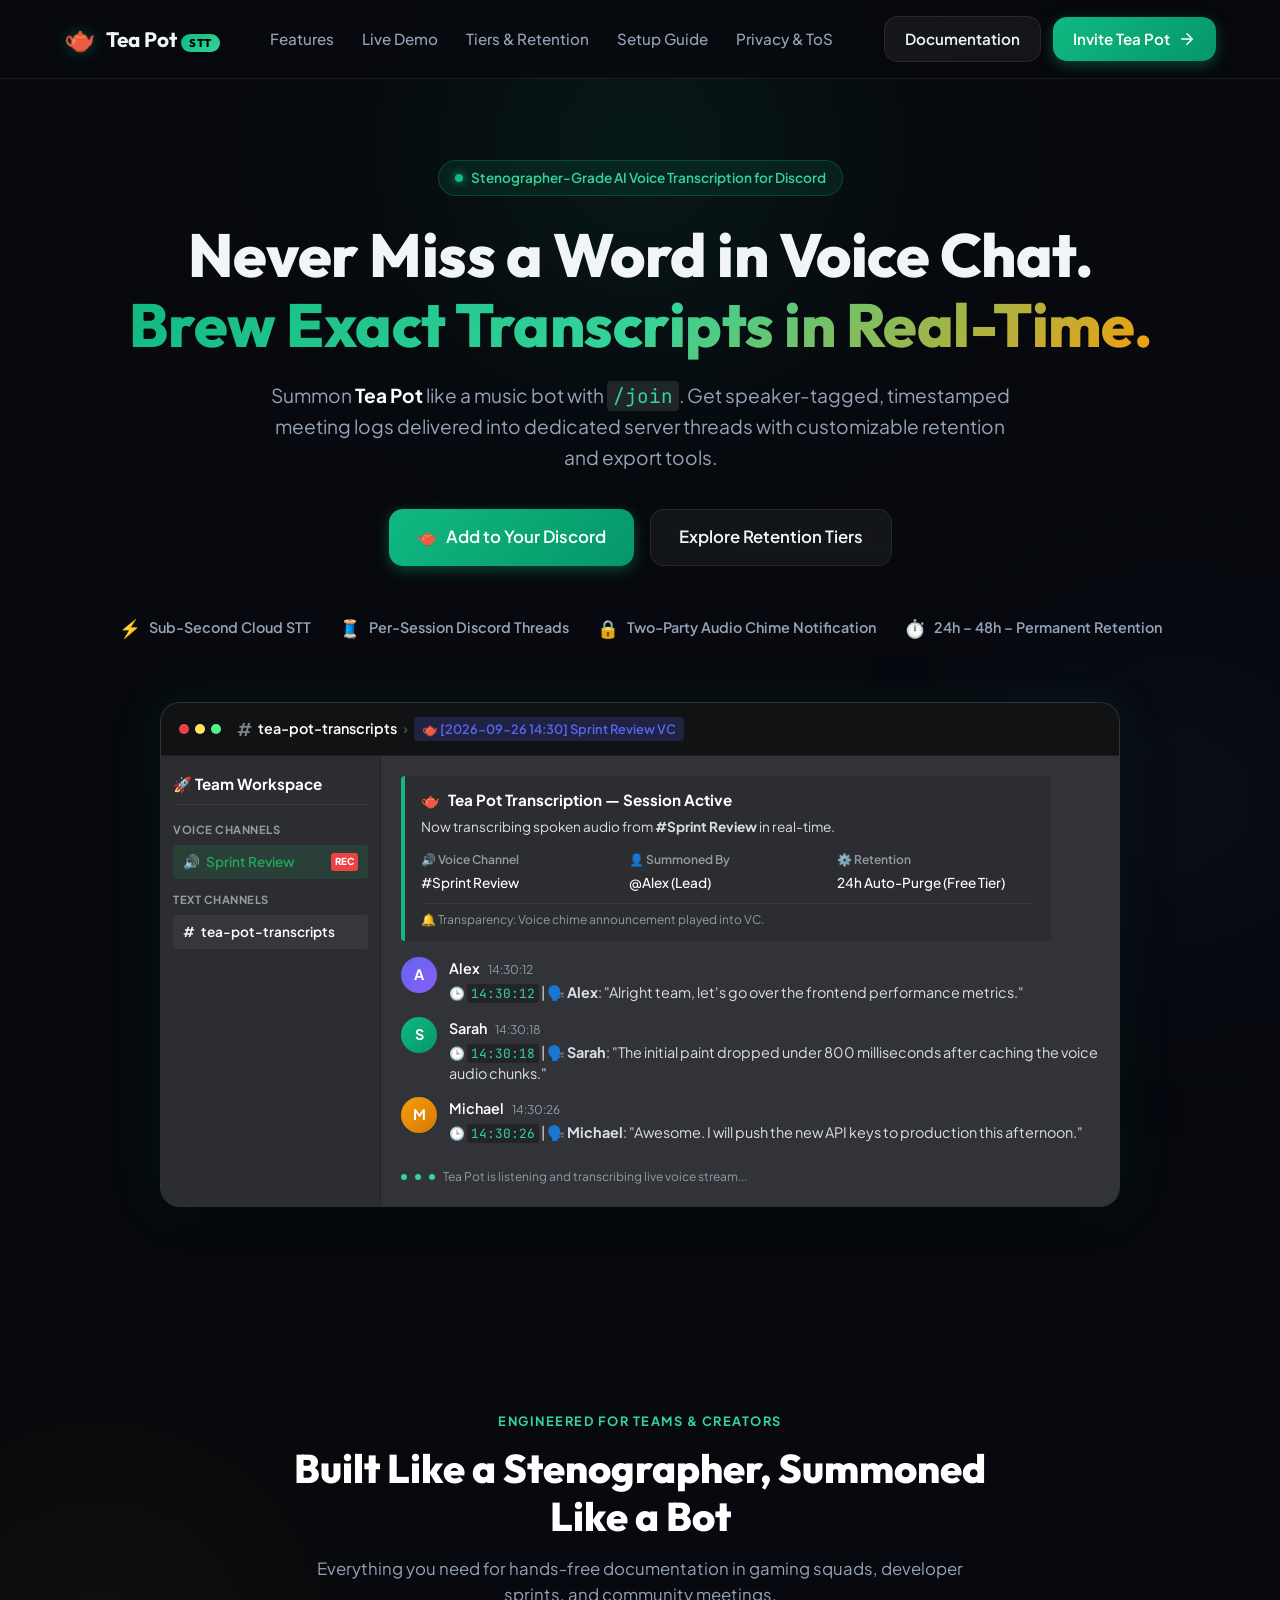
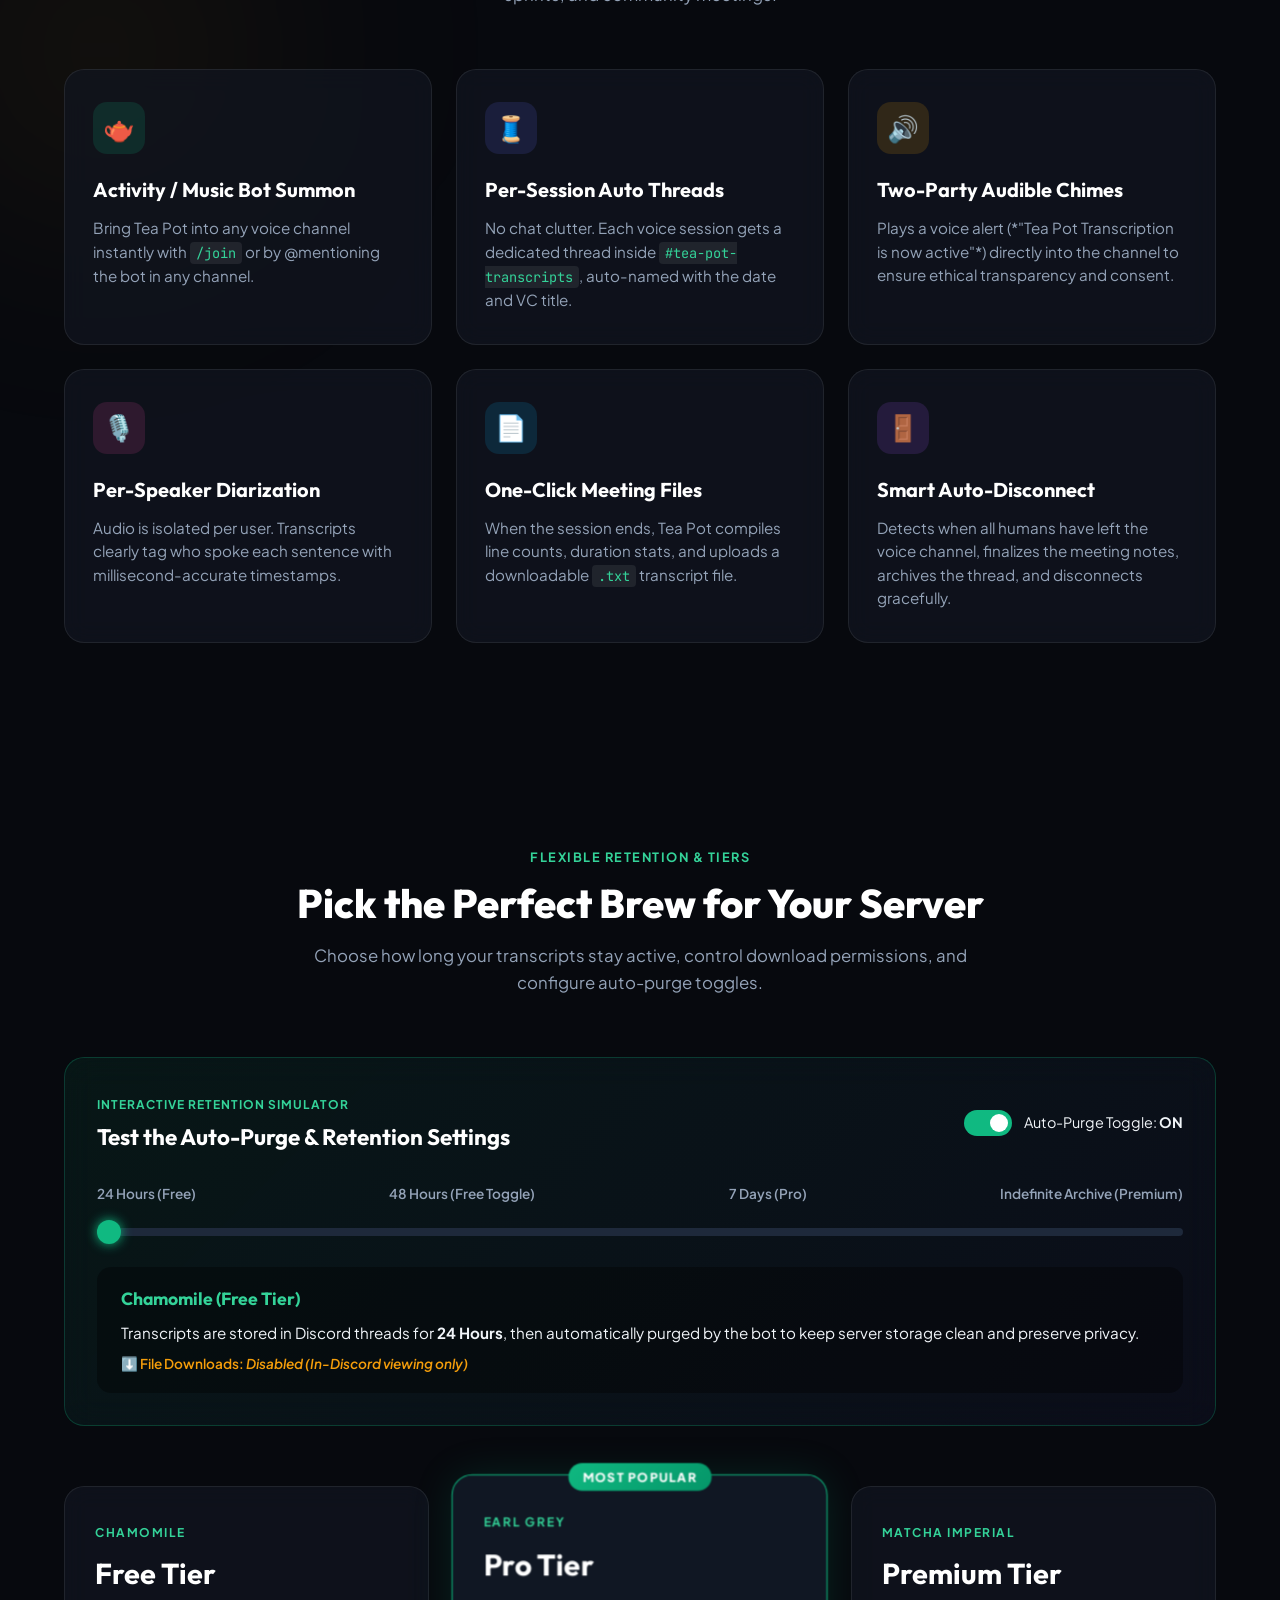
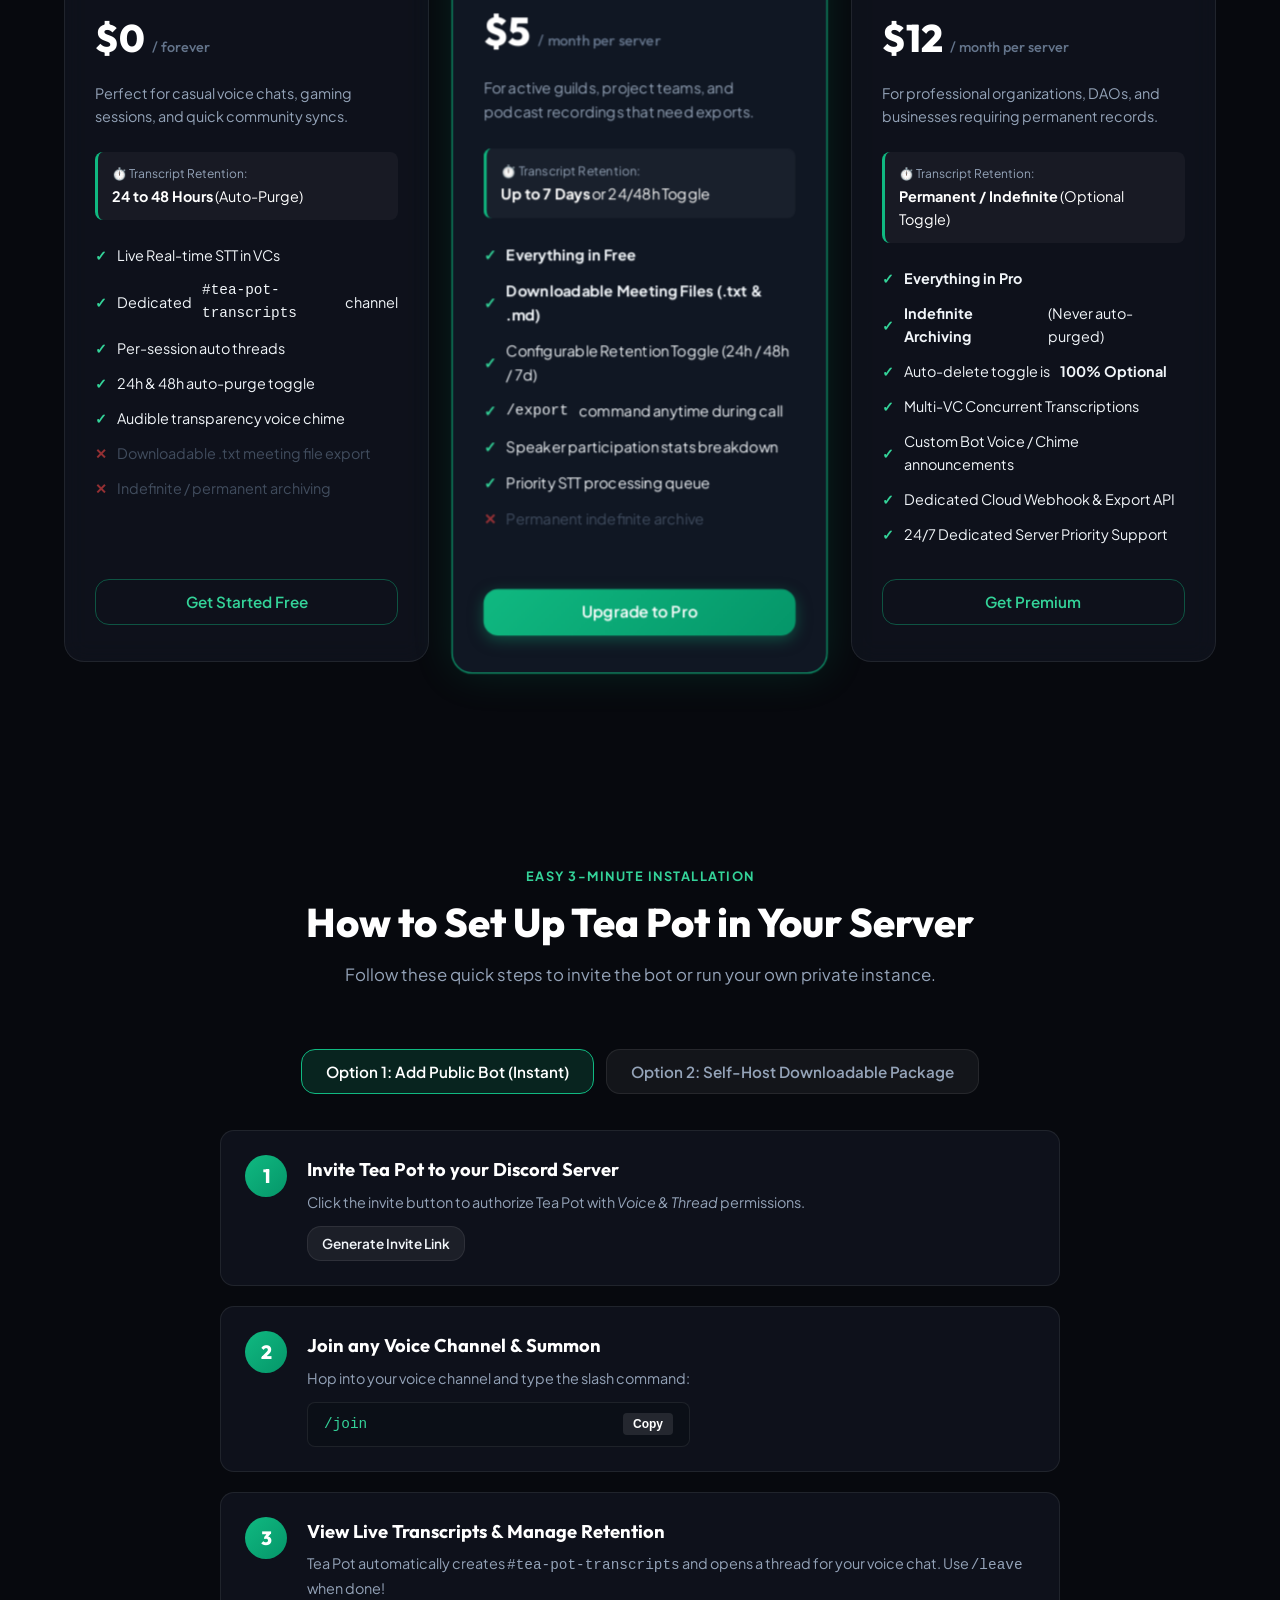
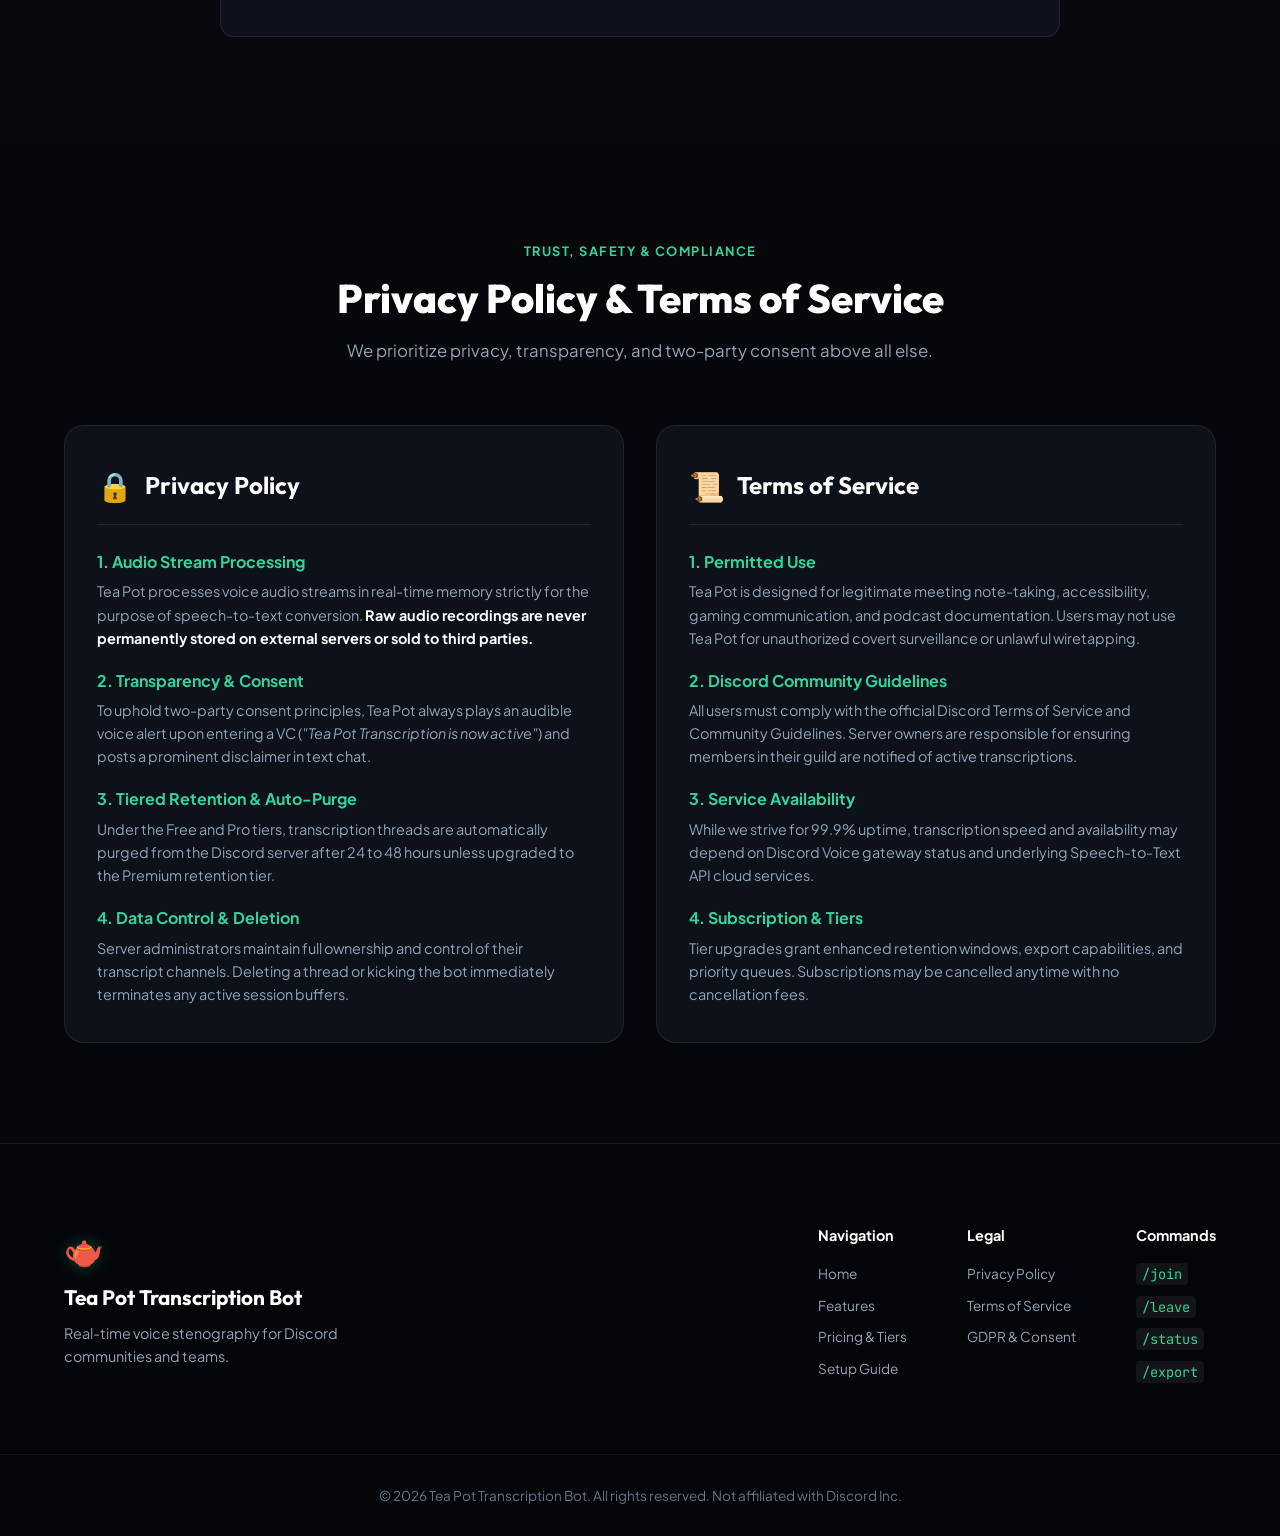
==== web/index.html @ 4e815da5 "Initial commit: Tea Pot Transcription Bot & Landing Page" ====
<!DOCTYPE html>
<html lang="en">
<head>
  <meta charset="UTF-8" />
  <meta name="viewport" content="width=device-width, initial-scale=1.0" />
  <title>Tea Pot — Real-Time Discord Voice Transcriber Bot</title>
  <meta name="description" content="Steep your voice chats into exact, verbatim transcripts with Tea Pot. Real-time STT, per-server threads, speaker attribution, and tiered retention." />
  
  <!-- Google Fonts -->
  <link rel="preconnect" href="https://fonts.googleapis.com">
  <link rel="preconnect" href="https://fonts.gstatic.com" crossorigin>
  <link href="https://fonts.googleapis.com/css2?family=Outfit:wght@400;500;600;700;800&family=Plus+Jakarta+Sans:wght@400;500;600;700&family=JetBrains+Mono:wght@400;600&display=swap" rel="stylesheet">
  
  <link rel="stylesheet" href="style.css" />
</head>
<body>

  <!-- Background Ambient Glows -->
  <div class="glow-orb orb-1"></div>
  <div class="glow-orb orb-2"></div>
  <div class="glow-orb orb-3"></div>

  <!-- Navigation -->
  <header class="navbar">
    <div class="nav-container">
      <a href="#hero" class="brand">
        <span class="brand-icon">🫖</span>
        <span class="brand-text">Tea Pot <span class="brand-tag">STT</span></span>
      </a>

      <nav class="nav-links">
        <a href="#features" class="nav-link">Features</a>
        <a href="#demo" class="nav-link">Live Demo</a>
        <a href="#pricing" class="nav-link">Tiers & Retention</a>
        <a href="#setup" class="nav-link">Setup Guide</a>
        <a href="#privacy-tos" class="nav-link">Privacy & ToS</a>
      </nav>

      <div class="nav-actions">
        <a href="#setup" class="btn btn-secondary">Documentation</a>
        <a href="https://discord.com/oauth2/authorize?client_id=1553276861541253180&permissions=310052445200&scope=bot%20applications.commands" target="_blank" class="btn btn-primary btn-glow" id="btn-invite-nav">
          <span>Invite Tea Pot</span>
          <svg width="18" height="18" viewBox="0 0 24 24" fill="none" stroke="currentColor" stroke-width="2" stroke-linecap="round" stroke-linejoin="round"><path d="M5 12h14M12 5l7 7-7 7"/></svg>
        </a>
      </div>

      <button class="mobile-menu-toggle" id="mobile-toggle" aria-label="Toggle Navigation">
        <span></span><span></span><span></span>
      </button>
    </div>
  </header>

  <!-- Hero Section -->
  <section class="hero" id="hero">
    <div class="container hero-container">
      <div class="hero-badge">
        <span class="badge-dot"></span>
        <span>Stenographer-Grade AI Voice Transcription for Discord</span>
      </div>

      <h1 class="hero-title">
        Never Miss a Word in Voice Chat.<br />
        <span class="gradient-text">Brew Exact Transcripts in Real-Time.</span>
      </h1>

      <p class="hero-subtitle">
        Summon <strong>Tea Pot</strong> like a music bot with <code>/join</code>. Get speaker-tagged, timestamped meeting logs delivered into dedicated server threads with customizable retention and export tools.
      </p>

      <div class="hero-ctas">
        <a href="#setup" class="btn btn-primary btn-lg btn-glow">
          <span class="btn-icon">🫖</span>
          <span>Add to Your Discord</span>
        </a>
        <a href="#pricing" class="btn btn-glass btn-lg">
          <span>Explore Retention Tiers</span>
        </a>
      </div>

      <div class="hero-highlights">
        <div class="highlight-item">
          <span class="highlight-icon">⚡</span>
          <span>Sub-Second Cloud STT</span>
        </div>
        <div class="highlight-item">
          <span class="highlight-icon">🧵</span>
          <span>Per-Session Discord Threads</span>
        </div>
        <div class="highlight-item">
          <span class="highlight-icon">🔒</span>
          <span>Two-Party Audio Chime Notification</span>
        </div>
        <div class="highlight-item">
          <span class="highlight-icon">⏱️</span>
          <span>24h – 48h – Permanent Retention</span>
        </div>
      </div>

      <!-- Live Discord Simulation UI -->
      <div class="hero-discord-preview" id="demo">
        <div class="discord-app-frame">
          <div class="discord-topbar">
            <div class="window-controls">
              <span class="dot close"></span>
              <span class="dot minimize"></span>
              <span class="dot maximize"></span>
            </div>
            <div class="discord-channel-info">
              <span class="channel-hash">#</span>
              <span class="channel-name">tea-pot-transcripts</span>
              <span class="channel-sep">›</span>
              <span class="thread-badge">🫖 [2026-09-26 14:30] Sprint Review VC</span>
            </div>
          </div>

          <div class="discord-body">
            <!-- Left Channel Sidebar Mockup -->
            <div class="discord-sidebar">
              <div class="server-header">
                <span class="server-title">🚀 Team Workspace</span>
              </div>
              <div class="sidebar-section-title">VOICE CHANNELS</div>
              <div class="sidebar-vc-active">
                <span class="vc-icon">🔊</span>
                <span class="vc-name">Sprint Review</span>
                <span class="live-pill">REC</span>
              </div>
              <div class="sidebar-section-title">TEXT CHANNELS</div>
              <div class="sidebar-tc active">
                <span class="hash">#</span>
                <span>tea-pot-transcripts</span>
              </div>
            </div>

            <!-- Right Interactive Chat Stream -->
            <div class="discord-chat">
              <!-- Bot System Embed -->
              <div class="discord-embed-card">
                <div class="embed-border"></div>
                <div class="embed-content">
                  <div class="embed-header">
                    <span class="embed-icon">🫖</span>
                    <span class="embed-title">Tea Pot Transcription — Session Active</span>
                  </div>
                  <p class="embed-desc">Now transcribing spoken audio from <strong>#Sprint Review</strong> in real-time.</p>
                  <div class="embed-fields">
                    <div class="field">
                      <span class="field-name">🔊 Voice Channel</span>
                      <span class="field-val">#Sprint Review</span>
                    </div>
                    <div class="field">
                      <span class="field-name">👤 Summoned By</span>
                      <span class="field-val">@Alex (Lead)</span>
                    </div>
                    <div class="field">
                      <span class="field-name">⚙️ Retention</span>
                      <span class="field-val" id="demo-retention-badge">24h Auto-Purge (Free Tier)</span>
                    </div>
                  </div>
                  <div class="embed-footer">
                    <span class="bell-icon">🔔</span> Transparency: Voice chime announcement played into VC.
                  </div>
                </div>
              </div>

              <!-- Animated Transcript Messages -->
              <div class="transcript-stream" id="transcript-stream">
                <div class="chat-msg animated-entry">
                  <div class="avatar" style="background: linear-gradient(135deg, #6366F1, #8B5CF6);">A</div>
                  <div class="msg-body">
                    <div class="msg-header">
                      <span class="user-name">Alex</span>
                      <span class="timestamp">14:30:12</span>
                    </div>
                    <div class="msg-text">
                      <span class="stt-clock">🕒 <code>14:30:12</code></span> | 🗣️ <strong>Alex</strong>: "Alright team, let's go over the frontend performance metrics."
                    </div>
                  </div>
                </div>

                <div class="chat-msg animated-entry delay-1">
                  <div class="avatar" style="background: linear-gradient(135deg, #10B981, #059669);">S</div>
                  <div class="msg-body">
                    <div class="msg-header">
                      <span class="user-name">Sarah</span>
                      <span class="timestamp">14:30:18</span>
                    </div>
                    <div class="msg-text">
                      <span class="stt-clock">🕒 <code>14:30:18</code></span> | 🗣️ <strong>Sarah</strong>: "The initial paint dropped under 800 milliseconds after caching the voice audio chunks."
                    </div>
                  </div>
                </div>

                <div class="chat-msg animated-entry delay-2">
                  <div class="avatar" style="background: linear-gradient(135deg, #F59E0B, #D97706);">M</div>
                  <div class="msg-body">
                    <div class="msg-header">
                      <span class="user-name">Michael</span>
                      <span class="timestamp">14:30:26</span>
                    </div>
                    <div class="msg-text">
                      <span class="stt-clock">🕒 <code>14:30:26</code></span> | 🗣️ <strong>Michael</strong>: "Awesome. I will push the new API keys to production this afternoon."
                    </div>
                  </div>
                </div>
              </div>

              <!-- Live typing simulation indicator -->
              <div class="discord-typing-bar">
                <span class="wave-dot"></span><span class="wave-dot"></span><span class="wave-dot"></span>
                <span>Tea Pot is listening and transcribing live voice stream...</span>
              </div>
            </div>
          </div>
        </div>
      </div>
    </div>
  </section>

  <!-- Core Features Grid -->
  <section class="features-section" id="features">
    <div class="container">
      <div class="section-header">
        <span class="sub-heading">ENGINEERED FOR TEAMS & CREATORS</span>
        <h2 class="section-title">Built Like a Stenographer, Summoned Like a Bot</h2>
        <p class="section-desc">Everything you need for hands-free documentation in gaming squads, developer sprints, and community meetings.</p>
      </div>

      <div class="features-grid">
        <div class="feature-card">
          <div class="card-icon" style="background: rgba(16, 185, 129, 0.15); color: #10B981;">🫖</div>
          <h3>Activity / Music Bot Summon</h3>
          <p>Bring Tea Pot into any voice channel instantly with <code>/join</code> or by @mentioning the bot in any channel.</p>
        </div>

        <div class="feature-card">
          <div class="card-icon" style="background: rgba(99, 102, 241, 0.15); color: #6366F1;">🧵</div>
          <h3>Per-Session Auto Threads</h3>
          <p>No chat clutter. Each voice session gets a dedicated thread inside <code>#tea-pot-transcripts</code>, auto-named with the date and VC title.</p>
        </div>

        <div class="feature-card">
          <div class="card-icon" style="background: rgba(245, 158, 11, 0.15); color: #F59E0B;">🔊</div>
          <h3>Two-Party Audible Chimes</h3>
          <p>Plays a voice alert (*"Tea Pot Transcription is now active"*) directly into the channel to ensure ethical transparency and consent.</p>
        </div>

        <div class="feature-card">
          <div class="card-icon" style="background: rgba(236, 72, 153, 0.15); color: #EC4899;">🎙️</div>
          <h3>Per-Speaker Diarization</h3>
          <p>Audio is isolated per user. Transcripts clearly tag who spoke each sentence with millisecond-accurate timestamps.</p>
        </div>

        <div class="feature-card">
          <div class="card-icon" style="background: rgba(14, 165, 233, 0.15); color: #0EA5E9;">📄</div>
          <h3>One-Click Meeting Files</h3>
          <p>When the session ends, Tea Pot compiles line counts, duration stats, and uploads a downloadable <code>.txt</code> transcript file.</p>
        </div>

        <div class="feature-card">
          <div class="card-icon" style="background: rgba(168, 85, 247, 0.15); color: #A855F7;">🚪</div>
          <h3>Smart Auto-Disconnect</h3>
          <p>Detects when all humans have left the voice channel, finalizes the meeting notes, archives the thread, and disconnects gracefully.</p>
        </div>
      </div>
    </div>
  </section>

  <!-- Tiered Pricing & Retention System -->
  <section class="pricing-section" id="pricing">
    <div class="container">
      <div class="section-header">
        <span class="sub-heading">FLEXIBLE RETENTION & TIERS</span>
        <h2 class="section-title">Pick the Perfect Brew for Your Server</h2>
        <p class="section-desc">Choose how long your transcripts stay active, control download permissions, and configure auto-purge toggles.</p>
      </div>

      <!-- Interactive Retention Duration Demo Slider -->
      <div class="retention-demo-card">
        <div class="demo-card-header">
          <div>
            <span class="badge-mini">INTERACTIVE RETENTION SIMULATOR</span>
            <h3>Test the Auto-Purge & Retention Settings</h3>
          </div>
          <div class="toggle-wrapper">
            <label class="switch">
              <input type="checkbox" id="retention-toggle" checked />
              <span class="slider round"></span>
            </label>
            <span class="toggle-label" id="toggle-status-label">Auto-Purge Toggle: <strong>ON</strong></span>
          </div>
        </div>

        <div class="slider-container">
          <div class="slider-labels">
            <span>24 Hours (Free)</span>
            <span>48 Hours (Free Toggle)</span>
            <span>7 Days (Pro)</span>
            <span>Indefinite Archive (Premium)</span>
          </div>
          <input type="range" min="1" max="4" value="1" class="tier-slider" id="tierRangeSlider" />
        </div>

        <div class="slider-result" id="sliderResultBox">
          <div class="result-badge" id="resultTierBadge">Chamomile (Free Tier)</div>
          <div class="result-text" id="resultTierDesc">
            Transcripts are accessible inside Discord threads for <strong>24 to 48 hours</strong>, then automatically purged to save server storage and maintain privacy.
          </div>
          <div class="result-perk" id="resultTierPerk">
            ⬇️ File Downloads: <em>Disabled on Free Tier (Viewable in Discord)</em>
          </div>
        </div>
      </div>

      <!-- Pricing Cards -->
      <div class="pricing-grid">
        <!-- Free Tier -->
        <div class="pricing-card">
          <div class="card-tier-tag">CHAMOMILE</div>
          <h3 class="tier-name">Free Tier</h3>
          <div class="tier-price">$0 <span>/ forever</span></div>
          <p class="tier-desc">Perfect for casual voice chats, gaming sessions, and quick community syncs.</p>
          
          <div class="tier-retention-spec">
            <div class="retention-title">⏱️ Transcript Retention:</div>
            <div class="retention-val"><strong>24 to 48 Hours</strong> (Auto-Purge)</div>
          </div>

          <ul class="tier-features">
            <li><span class="check">✓</span> Live Real-time STT in VCs</li>
            <li><span class="check">✓</span> Dedicated <code>#tea-pot-transcripts</code> channel</li>
            <li><span class="check">✓</span> Per-session auto threads</li>
            <li><span class="check">✓</span> 24h & 48h auto-purge toggle</li>
            <li><span class="check">✓</span> Audible transparency voice chime</li>
            <li class="disabled"><span class="cross">✕</span> Downloadable .txt meeting file export</li>
            <li class="disabled"><span class="cross">✕</span> Indefinite / permanent archiving</li>
          </ul>

          <a href="#setup" class="btn btn-outline btn-block">Get Started Free</a>
        </div>

        <!-- Pro Tier (Popular) -->
        <div class="pricing-card popular">
          <div class="popular-ribbon">MOST POPULAR</div>
          <div class="card-tier-tag">EARL GREY</div>
          <h3 class="tier-name">Pro Tier</h3>
          <div class="tier-price">$5 <span>/ month per server</span></div>
          <p class="tier-desc">For active guilds, project teams, and podcast recordings that need exports.</p>

          <div class="tier-retention-spec">
            <div class="retention-title">⏱️ Transcript Retention:</div>
            <div class="retention-val"><strong>Up to 7 Days</strong> or 24/48h Toggle</div>
          </div>

          <ul class="tier-features">
            <li><span class="check">✓</span> <strong>Everything in Free</strong></li>
            <li><span class="check">✓</span> <strong>Downloadable Meeting Files (.txt & .md)</strong></li>
            <li><span class="check">✓</span> Configurable Retention Toggle (24h / 48h / 7d)</li>
            <li><span class="check">✓</span> <code>/export</code> command anytime during call</li>
            <li><span class="check">✓</span> Speaker participation stats breakdown</li>
            <li><span class="check">✓</span> Priority STT processing queue</li>
            <li class="disabled"><span class="cross">✕</span> Permanent indefinite archive</li>
          </ul>

          <a href="#setup" class="btn btn-primary btn-block btn-glow">Upgrade to Pro</a>
        </div>

        <!-- Premium Tier -->
        <div class="pricing-card">
          <div class="card-tier-tag">MATCHA IMPERIAL</div>
          <h3 class="tier-name">Premium Tier</h3>
          <div class="tier-price">$12 <span>/ month per server</span></div>
          <p class="tier-desc">For professional organizations, DAOs, and businesses requiring permanent records.</p>

          <div class="tier-retention-spec">
            <div class="retention-title">⏱️ Transcript Retention:</div>
            <div class="retention-val"><strong>Permanent / Indefinite</strong> (Optional Toggle)</div>
          </div>

          <ul class="tier-features">
            <li><span class="check">✓</span> <strong>Everything in Pro</strong></li>
            <li><span class="check">✓</span> <strong>Indefinite Archiving</strong> (Never auto-purged)</li>
            <li><span class="check">✓</span> Auto-delete toggle is <strong>100% Optional</strong></li>
            <li><span class="check">✓</span> Multi-VC Concurrent Transcriptions</li>
            <li><span class="check">✓</span> Custom Bot Voice / Chime announcements</li>
            <li><span class="check">✓</span> Dedicated Cloud Webhook & Export API</li>
            <li><span class="check">✓</span> 24/7 Dedicated Server Priority Support</li>
          </ul>

          <a href="#setup" class="btn btn-outline btn-block">Get Premium</a>
        </div>
      </div>
    </div>
  </section>

  <!-- Step-by-Step Setup Guide -->
  <section class="setup-section" id="setup">
    <div class="container">
      <div class="section-header">
        <span class="sub-heading">EASY 3-MINUTE INSTALLATION</span>
        <h2 class="section-title">How to Set Up Tea Pot in Your Server</h2>
        <p class="section-desc">Follow these quick steps to invite the bot or run your own private instance.</p>
      </div>

      <div class="setup-tabs">
        <button class="setup-tab-btn active" data-tab="invite-tab">Option 1: Add Public Bot (Instant)</button>
        <button class="setup-tab-btn" data-tab="self-host-tab">Option 2: Self-Host Downloadable Package</button>
      </div>

      <div class="setup-content-box">
        <!-- Tab 1: Invite -->
        <div class="setup-tab-panel active" id="invite-tab">
          <div class="steps-list">
            <div class="step-card">
              <div class="step-number">1</div>
              <div class="step-details">
                <h4>Invite Tea Pot to your Discord Server</h4>
                <p>Click the invite button to authorize Tea Pot with <em>Voice & Thread</em> permissions.</p>
                <a href="https://discord.com/oauth2/authorize" target="_blank" class="btn btn-secondary btn-sm">Generate Invite Link</a>
              </div>
            </div>

            <div class="step-card">
              <div class="step-number">2</div>
              <div class="step-details">
                <h4>Join any Voice Channel & Summon</h4>
                <p>Hop into your voice channel and type the slash command:</p>
                <div class="code-copy-box">
                  <code>/join</code>
                  <button class="copy-btn" onclick="navigator.clipboard.writeText('/join')">Copy</button>
                </div>
              </div>
            </div>

            <div class="step-card">
              <div class="step-number">3</div>
              <div class="step-details">
                <h4>View Live Transcripts & Manage Retention</h4>
                <p>Tea Pot automatically creates <code>#tea-pot-transcripts</code> and opens a thread for your voice chat. Use <code>/leave</code> when done!</p>
              </div>
            </div>
          </div>
        </div>

        <!-- Tab 2: Self-Host -->
        <div class="setup-tab-panel" id="self-host-tab">
          <div class="steps-list">
            <div class="step-card">
              <div class="step-number">1</div>
              <div class="step-details">
                <h4>Download the Package & Configure Keys</h4>
                <p>Clone the repository and copy <code>.env.example</code> to <code>.env</code> with your bot token and STT API key:</p>
                <div class="code-copy-box">
                  <code>DISCORD_BOT_TOKEN=your_token<br>OPENAI_API_KEY=your_openai_key</code>
                </div>
              </div>
            </div>

            <div class="step-card">
              <div class="step-number">2</div>
              <div class="step-details">
                <h4>One-Click Run</h4>
                <p>Run <strong>start.bat</strong> on Windows or <strong>./start.sh</strong> on Linux/Mac:</p>
                <div class="code-copy-box">
                  <code>./start.sh   # or double-click start.bat</code>
                </div>
              </div>
            </div>
          </div>
        </div>
      </div>
    </div>
  </section>

  <!-- Privacy & Terms of Service Section -->
  <section class="legal-section" id="privacy-tos">
    <div class="container">
      <div class="section-header">
        <span class="sub-heading">TRUST, SAFETY & COMPLIANCE</span>
        <h2 class="section-title">Privacy Policy & Terms of Service</h2>
        <p class="section-desc">We prioritize privacy, transparency, and two-party consent above all else.</p>
      </div>

      <div class="legal-grid">
        <!-- Privacy Policy -->
        <div class="legal-card" id="privacy">
          <div class="legal-header">
            <span class="legal-icon">🔒</span>
            <h3>Privacy Policy</h3>
          </div>
          <div class="legal-body">
            <h4>1. Audio Stream Processing</h4>
            <p>Tea Pot processes voice audio streams in real-time memory strictly for the purpose of speech-to-text conversion. <strong>Raw audio recordings are never permanently stored on external servers or sold to third parties.</strong></p>

            <h4>2. Transparency & Consent</h4>
            <p>To uphold two-party consent principles, Tea Pot always plays an audible voice alert upon entering a VC (<em>"Tea Pot Transcription is now active"</em>) and posts a prominent disclaimer in text chat.</p>

            <h4>3. Tiered Retention & Auto-Purge</h4>
            <p>Under the Free and Pro tiers, transcription threads are automatically purged from the Discord server after 24 to 48 hours unless upgraded to the Premium retention tier.</p>

            <h4>4. Data Control & Deletion</h4>
            <p>Server administrators maintain full ownership and control of their transcript channels. Deleting a thread or kicking the bot immediately terminates any active session buffers.</p>
          </div>
        </div>

        <!-- Terms of Service -->
        <div class="legal-card" id="tos">
          <div class="legal-header">
            <span class="legal-icon">📜</span>
            <h3>Terms of Service</h3>
          </div>
          <div class="legal-body">
            <h4>1. Permitted Use</h4>
            <p>Tea Pot is designed for legitimate meeting note-taking, accessibility, gaming communication, and podcast documentation. Users may not use Tea Pot for unauthorized covert surveillance or unlawful wiretapping.</p>

            <h4>2. Discord Community Guidelines</h4>
            <p>All users must comply with the official Discord Terms of Service and Community Guidelines. Server owners are responsible for ensuring members in their guild are notified of active transcriptions.</p>

            <h4>3. Service Availability</h4>
            <p>While we strive for 99.9% uptime, transcription speed and availability may depend on Discord Voice gateway status and underlying Speech-to-Text API cloud services.</p>

            <h4>4. Subscription & Tiers</h4>
            <p>Tier upgrades grant enhanced retention windows, export capabilities, and priority queues. Subscriptions may be cancelled anytime with no cancellation fees.</p>
          </div>
        </div>
      </div>
    </div>
  </section>

  <!-- Footer -->
  <footer class="footer">
    <div class="container footer-container">
      <div class="footer-brand">
        <span class="brand-icon">🫖</span>
        <span class="brand-text">Tea Pot Transcription Bot</span>
        <p class="footer-tagline">Real-time voice stenography for Discord communities and teams.</p>
      </div>

      <div class="footer-links">
        <div class="link-col">
          <h4>Navigation</h4>
          <a href="#hero">Home</a>
          <a href="#features">Features</a>
          <a href="#pricing">Pricing & Tiers</a>
          <a href="#setup">Setup Guide</a>
        </div>

        <div class="link-col">
          <h4>Legal</h4>
          <a href="#privacy">Privacy Policy</a>
          <a href="#tos">Terms of Service</a>
          <a href="#privacy-tos">GDPR & Consent</a>
        </div>

        <div class="link-col">
          <h4>Commands</h4>
          <span><code>/join</code></span>
          <span><code>/leave</code></span>
          <span><code>/status</code></span>
          <span><code>/export</code></span>
        </div>
      </div>
    </div>

    <div class="footer-bottom">
      <p>© 2026 Tea Pot Transcription Bot. All rights reserved. Not affiliated with Discord Inc.</p>
    </div>
  </footer>

  <script src="app.js"></script>
</body>
</html>
---- web/style.css ----
:root {
  --bg-dark: #07090E;
  --bg-card: rgba(18, 22, 33, 0.7);
  --bg-card-hover: rgba(26, 32, 48, 0.85);
  --border-glass: rgba(255, 255, 255, 0.08);
  --border-glass-glow: rgba(16, 185, 129, 0.3);

  --primary-green: #10B981;
  --primary-mint: #34D399;
  --primary-emerald: #059669;
  
  --accent-gold: #F59E0B;
  --accent-indigo: #6366F1;
  --accent-pink: #EC4899;

  --text-main: #F1F5F9;
  --text-muted: #94A3B8;
  --text-dim: #64748B;

  --font-heading: 'Outfit', sans-serif;
  --font-body: 'Plus Jakarta Sans', sans-serif;
  --font-mono: 'JetBrains Mono', monospace;

  --radius-sm: 8px;
  --radius-md: 14px;
  --radius-lg: 20px;
  --radius-full: 9999px;

  --shadow-glow: 0 0 40px rgba(16, 185, 129, 0.15);
  --shadow-card: 0 10px 30px -10px rgba(0, 0, 0, 0.5);
}

* {
  margin: 0;
  padding: 0;
  box-sizing: border-box;
}

html {
  scroll-behavior: smooth;
}

body {
  background-color: var(--bg-dark);
  color: var(--text-main);
  font-family: var(--font-body);
  line-height: 1.6;
  overflow-x: hidden;
  position: relative;
}

/* Ambient Glow Orbs */
.glow-orb {
  position: absolute;
  border-radius: 50%;
  filter: blur(120px);
  pointer-events: none;
  z-index: 0;
}
.orb-1 {
  width: 500px;
  height: 500px;
  background: radial-gradient(circle, rgba(16, 185, 129, 0.18), transparent 70%);
  top: -100px;
  left: 50%;
  transform: translateX(-50%);
}
.orb-2 {
  width: 400px;
  height: 400px;
  background: radial-gradient(circle, rgba(99, 102, 241, 0.12), transparent 70%);
  top: 600px;
  right: -100px;
}
.orb-3 {
  width: 500px;
  height: 500px;
  background: radial-gradient(circle, rgba(245, 158, 11, 0.1), transparent 70%);
  top: 1400px;
  left: -150px;
}

/* Container */
.container {
  max-width: 1200px;
  margin: 0 auto;
  padding: 0 24px;
  position: relative;
  z-index: 1;
}

/* Navbar */
.navbar {
  position: fixed;
  top: 0;
  left: 0;
  right: 0;
  z-index: 1000;
  backdrop-filter: blur(16px);
  background: rgba(7, 9, 14, 0.75);
  border-bottom: 1px solid var(--border-glass);
  padding: 16px 0;
}
.nav-container {
  max-width: 1200px;
  margin: 0 auto;
  padding: 0 24px;
  display: flex;
  align-items: center;
  justify-content: space-between;
}
.brand {
  display: flex;
  align-items: center;
  gap: 10px;
  text-decoration: none;
  color: var(--text-main);
  font-family: var(--font-heading);
  font-size: 1.3rem;
  font-weight: 700;
}
.brand-icon {
  font-size: 1.6rem;
  filter: drop-shadow(0 0 8px rgba(16, 185, 129, 0.4));
}
.brand-tag {
  font-size: 0.7rem;
  background: linear-gradient(135deg, var(--primary-green), var(--primary-mint));
  color: #000;
  padding: 2px 8px;
  border-radius: var(--radius-full);
  font-weight: 800;
  letter-spacing: 0.5px;
}

.nav-links {
  display: flex;
  gap: 28px;
}
.nav-link {
  color: var(--text-muted);
  text-decoration: none;
  font-size: 0.95rem;
  font-weight: 500;
  transition: color 0.2s, transform 0.2s;
}
.nav-link:hover {
  color: var(--text-main);
  transform: translateY(-1px);
}

.nav-actions {
  display: flex;
  align-items: center;
  gap: 12px;
}

.mobile-menu-toggle {
  display: none;
  flex-direction: column;
  gap: 5px;
  background: none;
  border: none;
  cursor: pointer;
}
.mobile-menu-toggle span {
  width: 24px;
  height: 2px;
  background: var(--text-main);
  border-radius: 2px;
}

/* Buttons */
.btn {
  display: inline-flex;
  align-items: center;
  justify-content: center;
  gap: 8px;
  padding: 10px 20px;
  font-size: 0.95rem;
  font-weight: 600;
  font-family: var(--font-body);
  border-radius: var(--radius-md);
  text-decoration: none;
  cursor: pointer;
  transition: all 0.25s ease;
  border: none;
}
.btn-primary {
  background: linear-gradient(135deg, var(--primary-green), var(--primary-emerald));
  color: #FFFFFF;
  box-shadow: 0 4px 14px rgba(16, 185, 129, 0.35);
}
.btn-primary:hover {
  transform: translateY(-2px);
  box-shadow: 0 6px 20px rgba(16, 185, 129, 0.5);
}
.btn-glow {
  position: relative;
  overflow: hidden;
}
.btn-secondary {
  background: rgba(255, 255, 255, 0.06);
  color: var(--text-main);
  border: 1px solid var(--border-glass);
}
.btn-secondary:hover {
  background: rgba(255, 255, 255, 0.12);
  color: #FFF;
}
.btn-glass {
  background: rgba(255, 255, 255, 0.05);
  backdrop-filter: blur(10px);
  color: var(--text-main);
  border: 1px solid var(--border-glass);
}
.btn-glass:hover {
  background: rgba(255, 255, 255, 0.1);
  border-color: rgba(255, 255, 255, 0.2);
}
.btn-outline {
  background: transparent;
  color: var(--primary-mint);
  border: 1px solid rgba(16, 185, 129, 0.4);
}
.btn-outline:hover {
  background: rgba(16, 185, 129, 0.1);
  border-color: var(--primary-green);
}
.btn-lg {
  padding: 14px 28px;
  font-size: 1.05rem;
  border-radius: var(--radius-md);
}
.btn-sm {
  padding: 6px 14px;
  font-size: 0.85rem;
}
.btn-block {
  width: 100%;
}

/* Typography & Headers */
.gradient-text {
  background: linear-gradient(135deg, #10B981 0%, #34D399 50%, #F59E0B 100%);
  -webkit-background-clip: text;
  -webkit-text-fill-color: transparent;
}
.section-header {
  text-align: center;
  max-width: 700px;
  margin: 0 auto 60px;
}
.sub-heading {
  display: inline-block;
  font-size: 0.8rem;
  font-weight: 700;
  letter-spacing: 1.5px;
  color: var(--primary-mint);
  margin-bottom: 12px;
  text-transform: uppercase;
}
.section-title {
  font-family: var(--font-heading);
  font-size: 2.5rem;
  font-weight: 800;
  line-height: 1.2;
  margin-bottom: 16px;
  color: #FFF;
}
.section-desc {
  font-size: 1.05rem;
  color: var(--text-muted);
}

/* Hero Section */
.hero {
  padding: 160px 0 100px;
  text-align: center;
  position: relative;
}
.hero-badge {
  display: inline-flex;
  align-items: center;
  gap: 8px;
  background: rgba(16, 185, 129, 0.1);
  border: 1px solid rgba(16, 185, 129, 0.25);
  padding: 6px 16px;
  border-radius: var(--radius-full);
  font-size: 0.85rem;
  font-weight: 600;
  color: var(--primary-mint);
  margin-bottom: 24px;
}
.badge-dot {
  width: 8px;
  height: 8px;
  background-color: var(--primary-green);
  border-radius: 50%;
  box-shadow: 0 0 10px var(--primary-green);
  animation: pulse 2s infinite;
}
@keyframes pulse {
  0% { transform: scale(0.95); opacity: 0.7; }
  50% { transform: scale(1.2); opacity: 1; }
  100% { transform: scale(0.95); opacity: 0.7; }
}

.hero-title {
  font-family: var(--font-heading);
  font-size: 3.8rem;
  font-weight: 800;
  line-height: 1.15;
  margin-bottom: 20px;
  letter-spacing: -0.5px;
}
.hero-subtitle {
  font-size: 1.2rem;
  color: var(--text-muted);
  max-width: 750px;
  margin: 0 auto 36px;
}
.hero-subtitle strong {
  color: #FFF;
}
.hero-subtitle code {
  background: rgba(255, 255, 255, 0.1);
  padding: 2px 6px;
  border-radius: 4px;
  font-family: var(--font-mono);
  color: var(--primary-mint);
}

.hero-ctas {
  display: flex;
  justify-content: center;
  gap: 16px;
  margin-bottom: 48px;
}

.hero-highlights {
  display: flex;
  justify-content: center;
  flex-wrap: wrap;
  gap: 28px;
  margin-bottom: 60px;
}
.highlight-item {
  display: flex;
  align-items: center;
  gap: 8px;
  font-size: 0.9rem;
  font-weight: 600;
  color: var(--text-muted);
}
.highlight-icon {
  font-size: 1.1rem;
}

/* Discord UI Simulation Mockup */
.hero-discord-preview {
  max-width: 960px;
  margin: 0 auto;
  border-radius: var(--radius-lg);
  overflow: hidden;
  box-shadow: 0 25px 60px -15px rgba(0, 0, 0, 0.8), 0 0 50px rgba(16, 185, 129, 0.12);
  border: 1px solid var(--border-glass);
  background: #1E1F22;
  text-align: left;
}
.discord-topbar {
  background: #111214;
  padding: 12px 18px;
  display: flex;
  align-items: center;
  gap: 16px;
  border-bottom: 1px solid rgba(255, 255, 255, 0.05);
}
.window-controls {
  display: flex;
  gap: 6px;
}
.window-controls .dot {
  width: 10px;
  height: 10px;
  border-radius: 50%;
}
.dot.close { background: #ED4245; }
.dot.minimize { background: #FEE75C; }
.dot.maximize { background: #57F287; }

.discord-channel-info {
  display: flex;
  align-items: center;
  gap: 6px;
  font-size: 0.9rem;
  color: #FFF;
  font-weight: 600;
}
.channel-hash { color: #80848E; font-size: 1.1rem; }
.channel-sep { color: #4E5058; }
.thread-badge {
  background: rgba(88, 101, 242, 0.2);
  color: #5865F2;
  padding: 2px 8px;
  border-radius: 4px;
  font-size: 0.8rem;
}

.discord-body {
  display: flex;
  min-height: 380px;
}
.discord-sidebar {
  width: 220px;
  background: #2B2D31;
  padding: 16px 12px;
  border-right: 1px solid rgba(0, 0, 0, 0.2);
}
.server-header {
  font-size: 0.95rem;
  font-weight: 700;
  color: #FFF;
  margin-bottom: 16px;
  padding-bottom: 8px;
  border-bottom: 1px solid rgba(255, 255, 255, 0.06);
}
.sidebar-section-title {
  font-size: 0.7rem;
  color: #949BA4;
  font-weight: 700;
  letter-spacing: 0.5px;
  margin: 12px 0 6px;
}
.sidebar-vc-active {
  background: rgba(35, 165, 89, 0.15);
  color: #23A559;
  padding: 6px 10px;
  border-radius: 4px;
  display: flex;
  align-items: center;
  gap: 6px;
  font-size: 0.85rem;
  font-weight: 600;
}
.live-pill {
  background: #ED4245;
  color: #FFF;
  font-size: 0.6rem;
  padding: 1px 4px;
  border-radius: 3px;
  margin-left: auto;
  font-weight: 800;
}
.sidebar-tc {
  display: flex;
  align-items: center;
  gap: 6px;
  font-size: 0.85rem;
  color: #949BA4;
  padding: 6px 10px;
  border-radius: 4px;
}
.sidebar-tc.active {
  background: #35373C;
  color: #FFF;
  font-weight: 600;
}

.discord-chat {
  flex: 1;
  background: #313338;
  padding: 20px;
  display: flex;
  flex-direction: column;
  gap: 16px;
}

/* Discord Embed */
.discord-embed-card {
  display: flex;
  background: #2B2D31;
  border-radius: 4px;
  overflow: hidden;
  max-width: 650px;
}
.embed-border {
  width: 4px;
  background: #10B981;
}
.embed-content {
  padding: 12px 16px;
  flex: 1;
}
.embed-header {
  display: flex;
  align-items: center;
  gap: 8px;
  font-size: 0.95rem;
  font-weight: 700;
  color: #FFF;
  margin-bottom: 4px;
}
.embed-desc {
  font-size: 0.85rem;
  color: #DBDEE1;
  margin-bottom: 12px;
}
.embed-fields {
  display: grid;
  grid-template-columns: repeat(3, 1fr);
  gap: 10px;
  margin-bottom: 8px;
}
.field-name {
  display: block;
  font-size: 0.75rem;
  color: #949BA4;
  font-weight: 600;
}
.field-val {
  font-size: 0.85rem;
  color: #FFF;
  font-weight: 500;
}
.embed-footer {
  font-size: 0.75rem;
  color: #949BA4;
  border-top: 1px solid rgba(255, 255, 255, 0.05);
  padding-top: 6px;
}

/* Discord Transcript Stream Messages */
.transcript-stream {
  display: flex;
  flex-direction: column;
  gap: 14px;
}
.chat-msg {
  display: flex;
  gap: 12px;
  align-items: flex-start;
}
.chat-msg .avatar {
  width: 36px;
  height: 36px;
  border-radius: 50%;
  display: flex;
  align-items: center;
  justify-content: center;
  color: #FFF;
  font-weight: 700;
  font-size: 0.9rem;
  flex-shrink: 0;
}
.msg-header {
  display: flex;
  align-items: baseline;
  gap: 8px;
  margin-bottom: 2px;
}
.msg-header .user-name {
  color: #FFF;
  font-weight: 600;
  font-size: 0.9rem;
}
.msg-header .timestamp {
  font-size: 0.75rem;
  color: #949BA4;
}
.msg-text {
  font-size: 0.9rem;
  color: #DBDEE1;
  line-height: 1.4;
}
.stt-clock {
  color: #949BA4;
  font-size: 0.8rem;
}
.stt-clock code {
  background: #232428;
  padding: 1px 4px;
  border-radius: 3px;
  color: #34D399;
  font-family: var(--font-mono);
}

.discord-typing-bar {
  margin-top: auto;
  display: flex;
  align-items: center;
  gap: 8px;
  font-size: 0.75rem;
  color: #949BA4;
  padding-top: 8px;
}
.wave-dot {
  width: 6px;
  height: 6px;
  background: #34D399;
  border-radius: 50%;
  animation: typingBounce 1.2s infinite ease-in-out;
}
.wave-dot:nth-child(2) { animation-delay: 0.2s; }
.wave-dot:nth-child(3) { animation-delay: 0.4s; }
@keyframes typingBounce {
  0%, 80%, 100% { transform: translateY(0); }
  40% { transform: translateY(-5px); }
}

/* Features Grid */
.features-section {
  padding: 100px 0;
  position: relative;
}
.features-grid {
  display: grid;
  grid-template-columns: repeat(3, 1fr);
  gap: 24px;
}
.feature-card {
  background: var(--bg-card);
  backdrop-filter: blur(12px);
  border: 1px solid var(--border-glass);
  border-radius: var(--radius-lg);
  padding: 32px 28px;
  transition: all 0.3s ease;
}
.feature-card:hover {
  background: var(--bg-card-hover);
  border-color: rgba(16, 185, 129, 0.3);
  transform: translateY(-4px);
  box-shadow: var(--shadow-glow);
}
.card-icon {
  width: 52px;
  height: 52px;
  border-radius: var(--radius-md);
  display: flex;
  align-items: center;
  justify-content: center;
  font-size: 1.6rem;
  margin-bottom: 20px;
}
.feature-card h3 {
  font-family: var(--font-heading);
  font-size: 1.25rem;
  font-weight: 700;
  margin-bottom: 10px;
  color: #FFF;
}
.feature-card p {
  font-size: 0.95rem;
  color: var(--text-muted);
  line-height: 1.55;
}
.feature-card code {
  background: rgba(255, 255, 255, 0.08);
  padding: 2px 6px;
  border-radius: 4px;
  font-family: var(--font-mono);
  color: var(--primary-mint);
  font-size: 0.85rem;
}

/* Pricing & Tier Simulator */
.pricing-section {
  padding: 100px 0;
  position: relative;
}
.retention-demo-card {
  background: linear-gradient(135deg, rgba(16, 185, 129, 0.08), rgba(99, 102, 241, 0.05));
  border: 1px solid rgba(16, 185, 129, 0.25);
  border-radius: var(--radius-lg);
  padding: 32px;
  margin-bottom: 60px;
  backdrop-filter: blur(16px);
}
.demo-card-header {
  display: flex;
  justify-content: space-between;
  align-items: center;
  flex-wrap: wrap;
  gap: 16px;
  margin-bottom: 28px;
}
.badge-mini {
  font-size: 0.75rem;
  font-weight: 700;
  color: var(--primary-mint);
  letter-spacing: 1px;
}
.demo-card-header h3 {
  font-family: var(--font-heading);
  font-size: 1.4rem;
  color: #FFF;
  margin-top: 4px;
}

.toggle-wrapper {
  display: flex;
  align-items: center;
  gap: 12px;
}
.switch {
  position: relative;
  display: inline-block;
  width: 48px;
  height: 26px;
}
.switch input { opacity: 0; width: 0; height: 0; }
.slider {
  position: absolute;
  cursor: pointer;
  top: 0; left: 0; right: 0; bottom: 0;
  background-color: #334155;
  transition: .3s;
  border-radius: 34px;
}
.slider:before {
  position: absolute;
  content: "";
  height: 18px;
  width: 18px;
  left: 4px;
  bottom: 4px;
  background-color: white;
  transition: .3s;
  border-radius: 50%;
}
input:checked + .slider {
  background-color: var(--primary-green);
}
input:checked + .slider:before {
  transform: translateX(22px);
}
.toggle-label {
  font-size: 0.9rem;
  color: var(--text-main);
}

.slider-container {
  margin-bottom: 24px;
}
.slider-labels {
  display: flex;
  justify-content: space-between;
  font-size: 0.85rem;
  font-weight: 600;
  color: var(--text-muted);
  margin-bottom: 12px;
}
.tier-slider {
  -webkit-appearance: none;
  width: 100%;
  height: 8px;
  border-radius: 5px;
  background: #1E293B;
  outline: none;
}
.tier-slider::-webkit-slider-thumb {
  -webkit-appearance: none;
  appearance: none;
  width: 24px;
  height: 24px;
  border-radius: 50%;
  background: var(--primary-green);
  cursor: pointer;
  box-shadow: 0 0 12px var(--primary-green);
  transition: transform 0.2s;
}
.tier-slider::-webkit-slider-thumb:hover {
  transform: scale(1.2);
}

.slider-result {
  background: rgba(0, 0, 0, 0.35);
  border-radius: var(--radius-md);
  padding: 18px 24px;
  display: flex;
  flex-direction: column;
  gap: 8px;
}
.result-badge {
  font-family: var(--font-heading);
  font-size: 1.1rem;
  font-weight: 700;
  color: var(--primary-mint);
}
.result-text {
  font-size: 0.95rem;
  color: var(--text-main);
}
.result-perk {
  font-size: 0.85rem;
  color: var(--accent-gold);
  font-weight: 600;
}

/* Pricing Grid */
.pricing-grid {
  display: grid;
  grid-template-columns: repeat(3, 1fr);
  gap: 28px;
  align-items: stretch;
}
.pricing-card {
  background: var(--bg-card);
  backdrop-filter: blur(12px);
  border: 1px solid var(--border-glass);
  border-radius: var(--radius-lg);
  padding: 36px 30px;
  display: flex;
  flex-direction: column;
  position: relative;
  transition: all 0.3s ease;
}
.pricing-card.popular {
  border-color: var(--primary-green);
  background: rgba(18, 26, 38, 0.9);
  box-shadow: 0 0 40px rgba(16, 185, 129, 0.15);
  transform: scale(1.03);
}
.popular-ribbon {
  position: absolute;
  top: -12px;
  left: 50%;
  transform: translateX(-50%);
  background: linear-gradient(135deg, var(--primary-green), var(--primary-emerald));
  color: #FFF;
  font-size: 0.75rem;
  font-weight: 800;
  letter-spacing: 1px;
  padding: 4px 14px;
  border-radius: var(--radius-full);
}
.card-tier-tag {
  font-size: 0.75rem;
  font-weight: 700;
  letter-spacing: 1.5px;
  color: var(--primary-mint);
  margin-bottom: 8px;
}
.tier-name {
  font-family: var(--font-heading);
  font-size: 1.8rem;
  font-weight: 700;
  color: #FFF;
  margin-bottom: 12px;
}
.tier-price {
  font-size: 2.4rem;
  font-weight: 800;
  font-family: var(--font-heading);
  color: #FFF;
  margin-bottom: 12px;
}
.tier-price span {
  font-size: 0.9rem;
  color: var(--text-dim);
  font-weight: 500;
}
.tier-desc {
  font-size: 0.9rem;
  color: var(--text-muted);
  margin-bottom: 24px;
  min-height: 42px;
}

.tier-retention-spec {
  background: rgba(255, 255, 255, 0.04);
  border-radius: var(--radius-sm);
  padding: 12px 14px;
  margin-bottom: 24px;
  border-left: 3px solid var(--primary-green);
}
.retention-title {
  font-size: 0.75rem;
  color: var(--text-muted);
  margin-bottom: 2px;
}
.retention-val {
  font-size: 0.9rem;
  color: #FFF;
}

.tier-features {
  list-style: none;
  display: flex;
  flex-direction: column;
  gap: 12px;
  margin-bottom: 32px;
  flex: 1;
}
.tier-features li {
  display: flex;
  align-items: center;
  gap: 10px;
  font-size: 0.9rem;
  color: var(--text-main);
}
.tier-features li.disabled {
  color: var(--text-dim);
  opacity: 0.6;
}
.tier-features .check {
  color: var(--primary-mint);
  font-weight: 800;
}
.tier-features .cross {
  color: #EF4444;
  font-weight: 800;
}

/* Setup Guide Section */
.setup-section {
  padding: 100px 0;
}
.setup-tabs {
  display: flex;
  justify-content: center;
  gap: 12px;
  margin-bottom: 36px;
}
.setup-tab-btn {
  background: rgba(255, 255, 255, 0.05);
  border: 1px solid var(--border-glass);
  color: var(--text-muted);
  padding: 12px 24px;
  border-radius: var(--radius-md);
  font-family: var(--font-body);
  font-size: 0.95rem;
  font-weight: 600;
  cursor: pointer;
  transition: all 0.2s;
}
.setup-tab-btn.active {
  background: rgba(16, 185, 129, 0.15);
  border-color: var(--primary-green);
  color: #FFF;
}

.setup-content-box {
  max-width: 840px;
  margin: 0 auto;
}
.setup-tab-panel {
  display: none;
}
.setup-tab-panel.active {
  display: block;
}
.steps-list {
  display: flex;
  flex-direction: column;
  gap: 20px;
}
.step-card {
  background: var(--bg-card);
  border: 1px solid var(--border-glass);
  border-radius: var(--radius-md);
  padding: 24px;
  display: flex;
  gap: 20px;
  align-items: flex-start;
}
.step-number {
  width: 42px;
  height: 42px;
  border-radius: 50%;
  background: linear-gradient(135deg, var(--primary-green), var(--primary-emerald));
  color: #FFF;
  font-family: var(--font-heading);
  font-size: 1.2rem;
  font-weight: 800;
  display: flex;
  align-items: center;
  justify-content: center;
  flex-shrink: 0;
}
.step-details h4 {
  font-family: var(--font-heading);
  font-size: 1.15rem;
  color: #FFF;
  margin-bottom: 6px;
}
.step-details p {
  font-size: 0.9rem;
  color: var(--text-muted);
  margin-bottom: 12px;
}

.code-copy-box {
  background: #0B0F17;
  border: 1px solid rgba(255, 255, 255, 0.08);
  border-radius: var(--radius-sm);
  padding: 10px 16px;
  display: flex;
  align-items: center;
  justify-content: space-between;
  font-family: var(--font-mono);
  font-size: 0.9rem;
  color: var(--primary-mint);
}
.copy-btn {
  background: rgba(255, 255, 255, 0.1);
  border: none;
  color: #FFF;
  padding: 4px 10px;
  border-radius: 4px;
  font-size: 0.75rem;
  font-weight: 600;
  cursor: pointer;
  transition: background 0.2s;
}
.copy-btn:hover {
  background: var(--primary-green);
  color: #000;
}

/* Privacy & Terms Section */
.legal-section {
  padding: 100px 0;
  background: rgba(0, 0, 0, 0.2);
}
.legal-grid {
  display: grid;
  grid-template-columns: repeat(2, 1fr);
  gap: 32px;
}
.legal-card {
  background: var(--bg-card);
  border: 1px solid var(--border-glass);
  border-radius: var(--radius-lg);
  padding: 36px 32px;
}
.legal-header {
  display: flex;
  align-items: center;
  gap: 12px;
  margin-bottom: 24px;
  padding-bottom: 16px;
  border-bottom: 1px solid var(--border-glass);
}
.legal-icon {
  font-size: 1.8rem;
}
.legal-header h3 {
  font-family: var(--font-heading);
  font-size: 1.5rem;
  color: #FFF;
}
.legal-body h4 {
  font-size: 1rem;
  color: var(--primary-mint);
  margin: 18px 0 6px;
}
.legal-body p {
  font-size: 0.9rem;
  color: var(--text-muted);
  line-height: 1.6;
}
.legal-body strong {
  color: #FFF;
}

/* Footer */
.footer {
  background: #040508;
  border-top: 1px solid var(--border-glass);
  padding: 80px 0 30px;
}
.footer-container {
  display: flex;
  justify-content: space-between;
  flex-wrap: wrap;
  gap: 40px;
  margin-bottom: 60px;
}
.footer-brand {
  max-width: 320px;
}
.footer-brand .brand-icon {
  font-size: 2rem;
}
.footer-brand .brand-text {
  font-family: var(--font-heading);
  font-size: 1.3rem;
  font-weight: 700;
  color: #FFF;
  display: block;
  margin-top: 6px;
}
.footer-tagline {
  font-size: 0.9rem;
  color: var(--text-muted);
  margin-top: 8px;
}

.footer-links {
  display: flex;
  gap: 60px;
}
.link-col h4 {
  font-size: 0.9rem;
  color: #FFF;
  margin-bottom: 16px;
  font-weight: 700;
}
.link-col a, .link-col span {
  display: block;
  color: var(--text-muted);
  text-decoration: none;
  font-size: 0.85rem;
  margin-bottom: 10px;
  transition: color 0.2s;
}
.link-col a:hover {
  color: var(--primary-mint);
}
.link-col code {
  background: rgba(255, 255, 255, 0.06);
  padding: 2px 6px;
  border-radius: 4px;
  color: var(--primary-mint);
  font-family: var(--font-mono);
}

.footer-bottom {
  text-align: center;
  border-top: 1px solid rgba(255, 255, 255, 0.05);
  padding-top: 30px;
  font-size: 0.85rem;
  color: var(--text-dim);
}

/* Responsive */
@media (max-width: 992px) {
  .features-grid, .pricing-grid, .legal-grid {
    grid-template-columns: 1fr;
  }
  .pricing-card.popular {
    transform: none;
  }
  .hero-title {
    font-size: 2.8rem;
  }
  .discord-sidebar {
    display: none;
  }
}

@media (max-width: 768px) {
  .nav-links, .nav-actions {
    display: none;
  }
  .mobile-menu-toggle {
    display: flex;
  }
  .hero-title {
    font-size: 2.2rem;
  }
  .hero-ctas {
    flex-direction: column;
  }
  .footer-links {
    flex-direction: column;
    gap: 30px;
  }
}
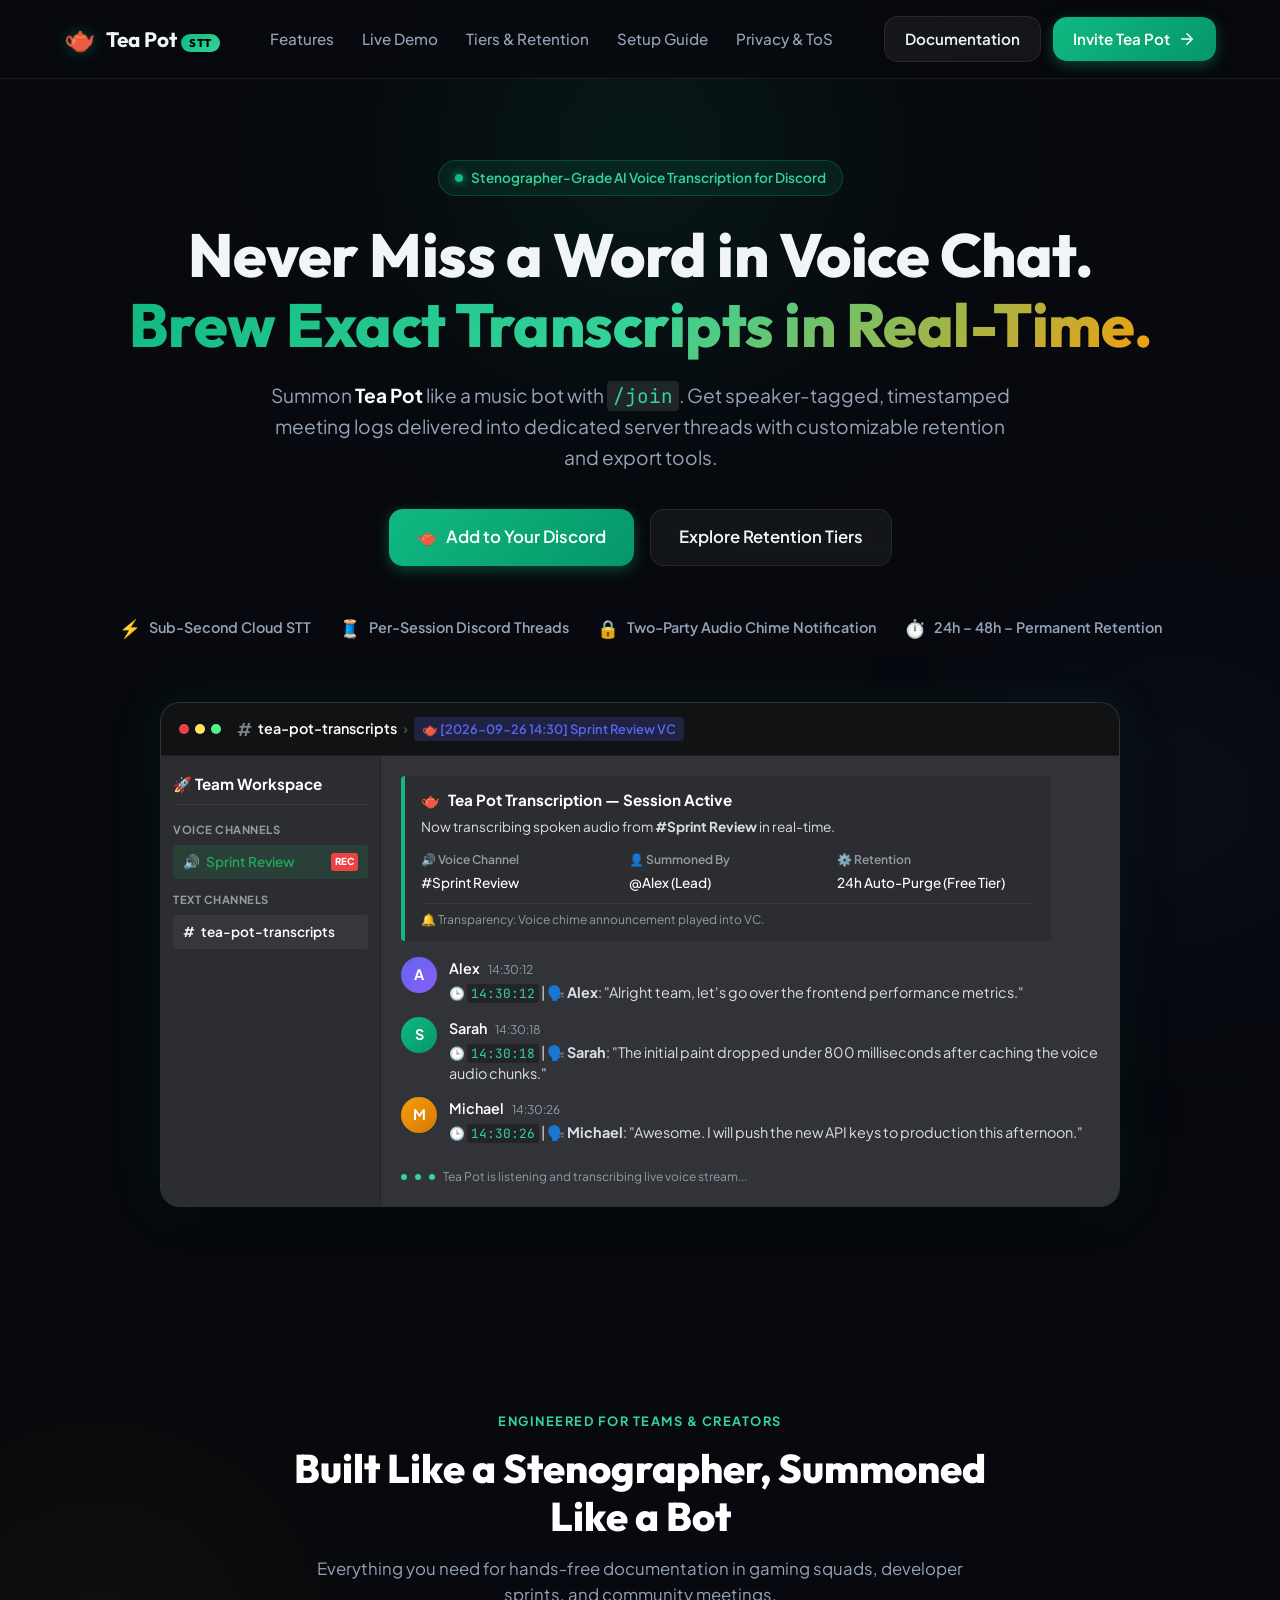
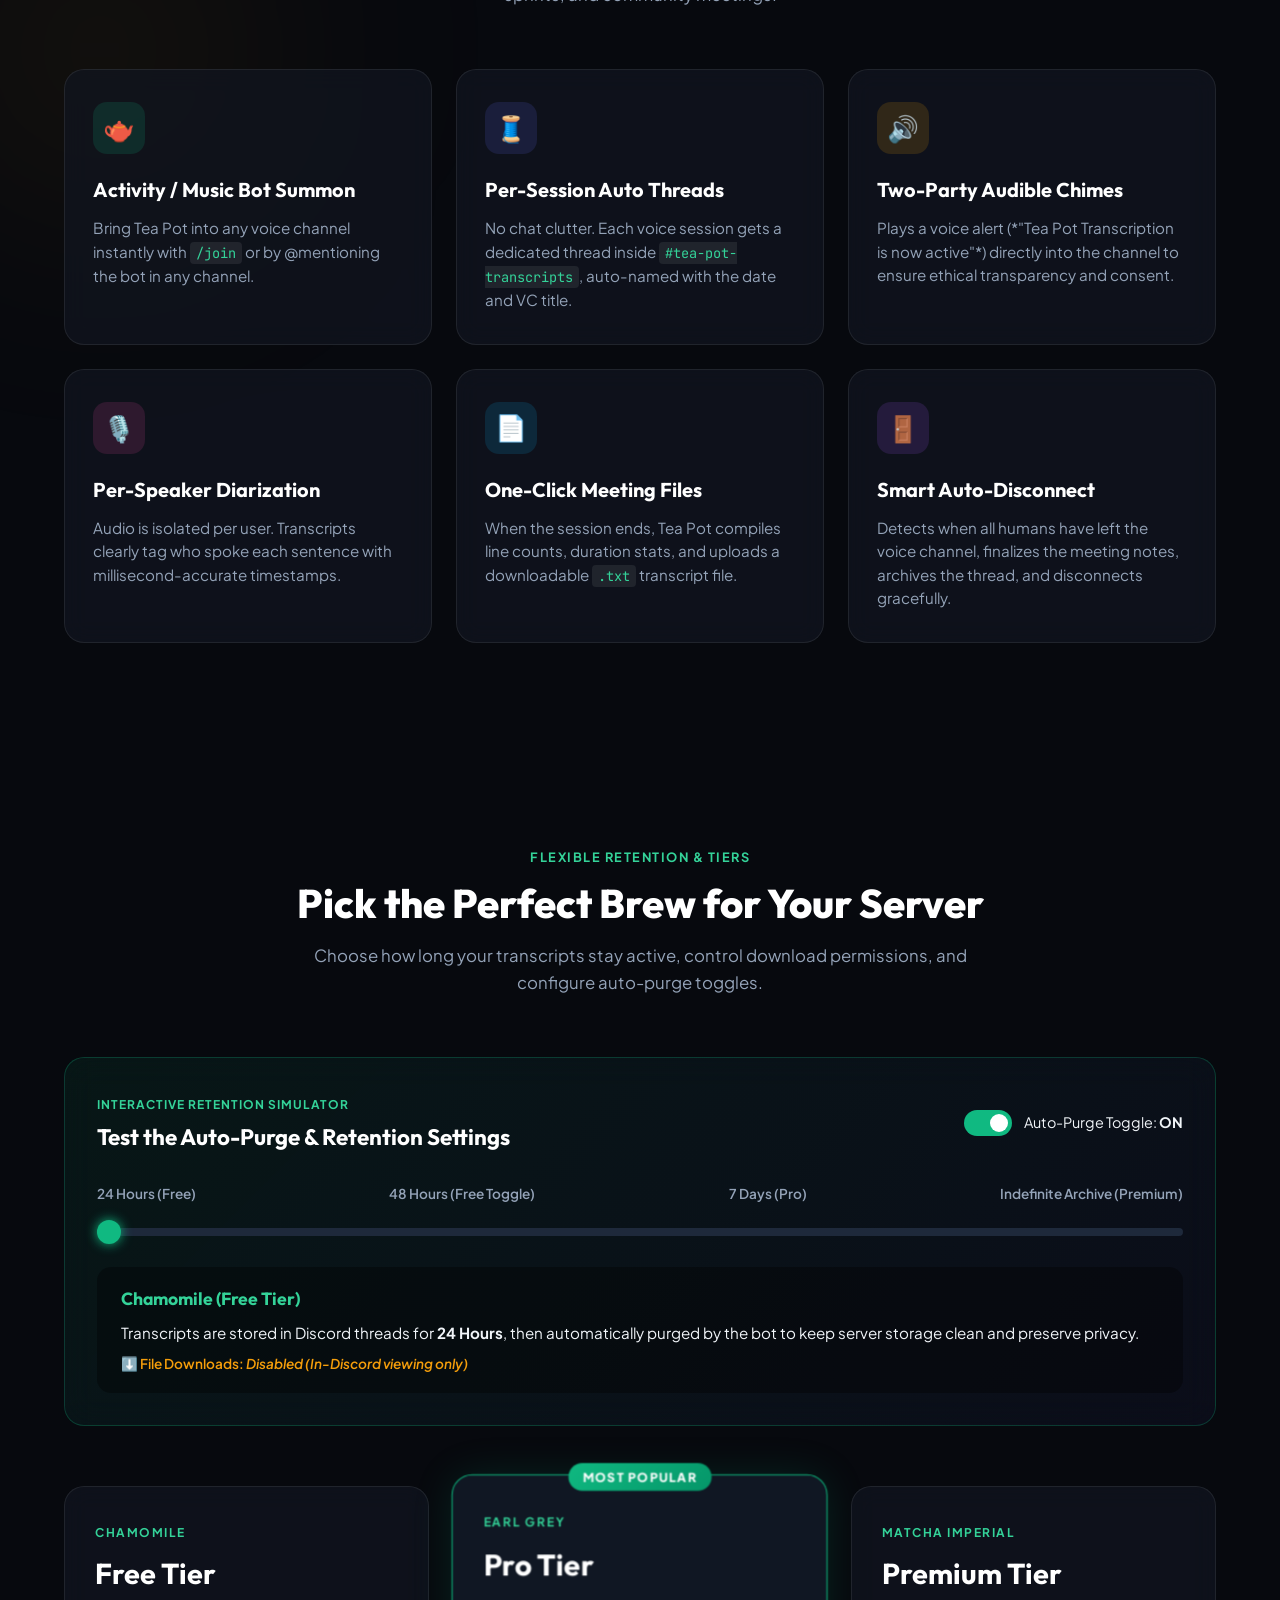
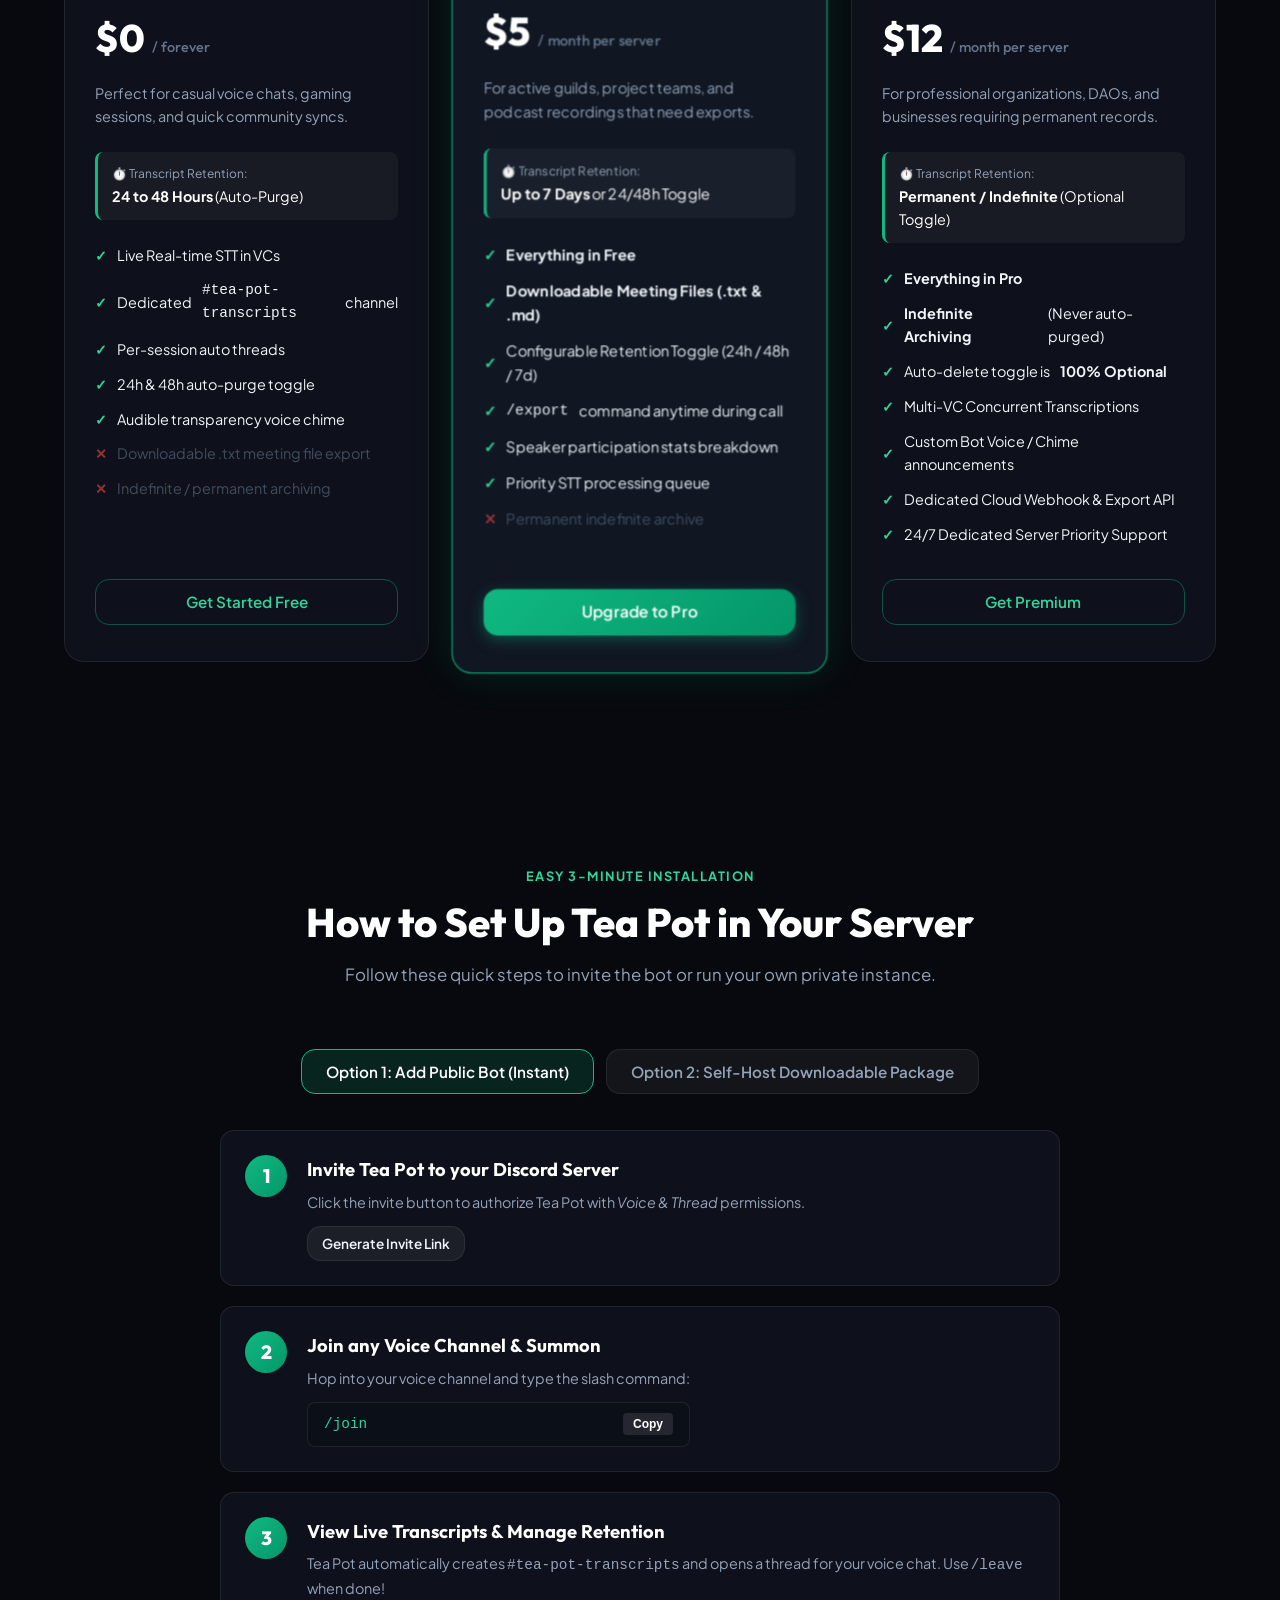
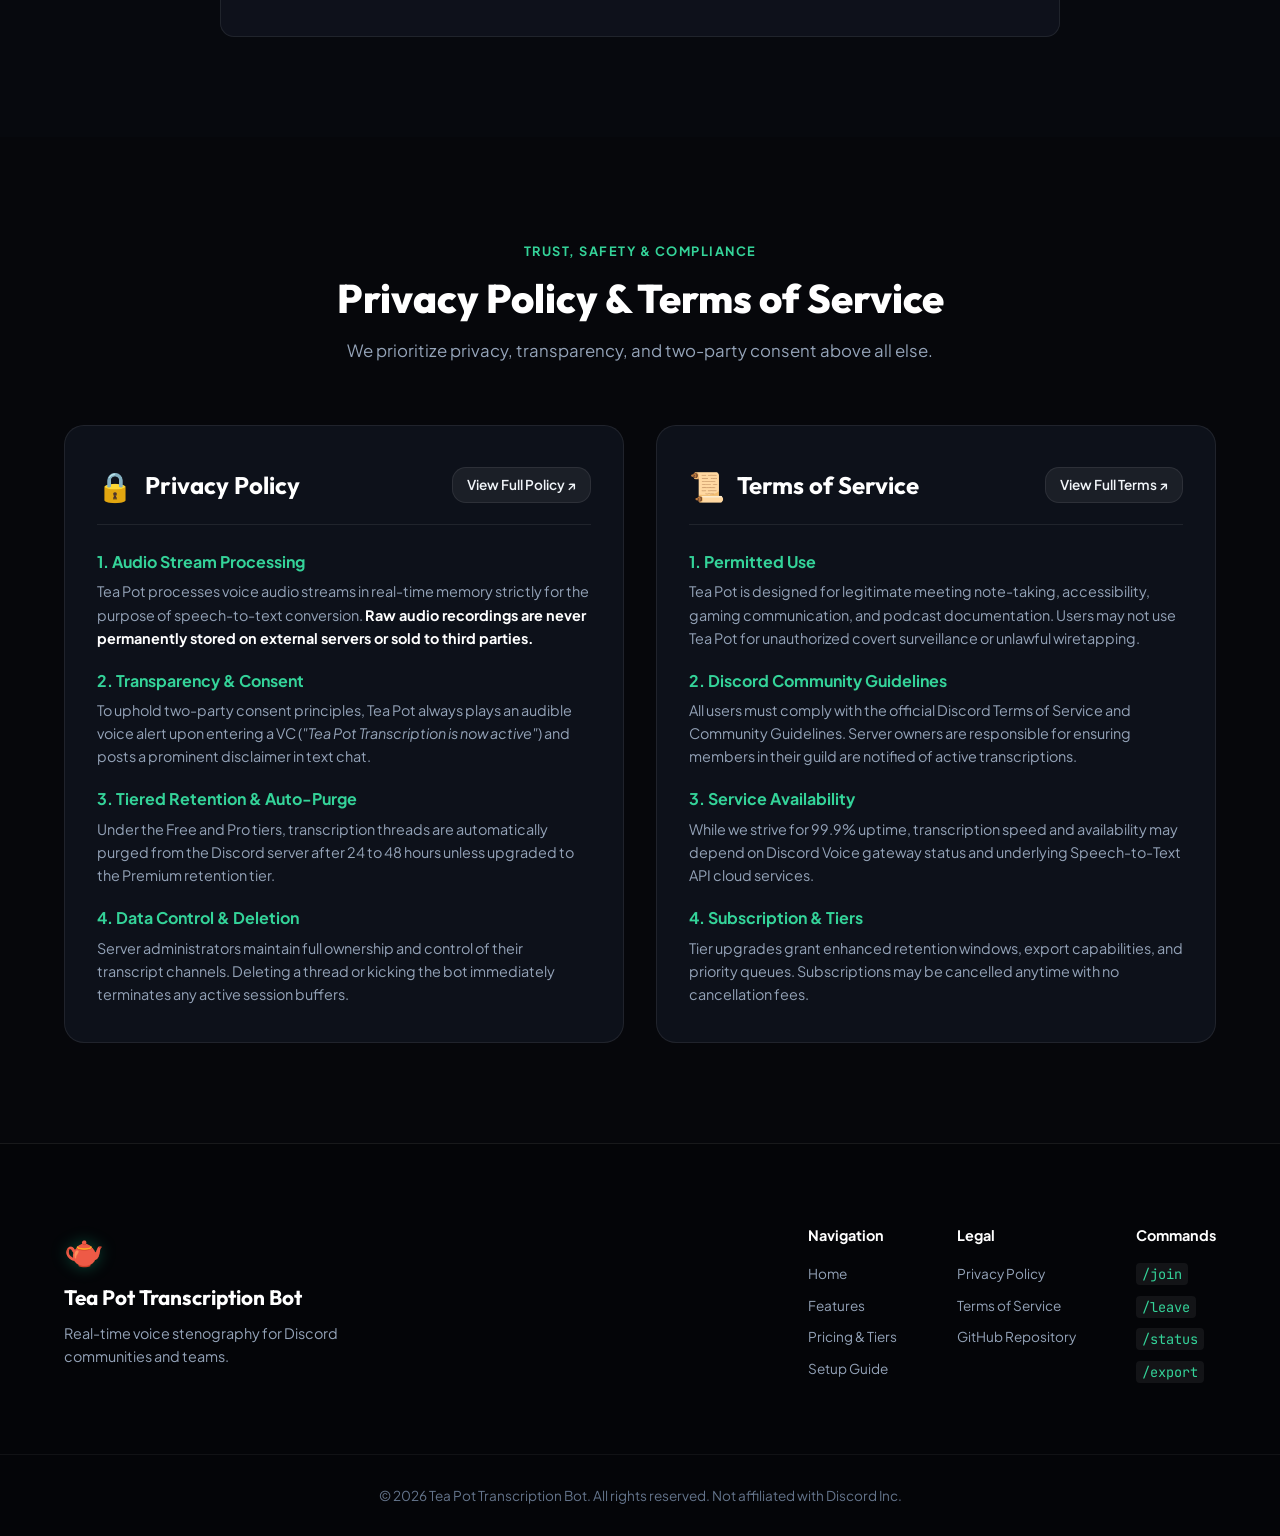
==== commit 6fdf80cd: "Update landing page with direct links to standalone Privacy Policy and Terms of Service pages" ====
--- a/web/index.html
+++ b/web/index.html
@@ -487,6 +487,7 @@
           <div class="legal-header">
             <span class="legal-icon">🔒</span>
             <h3>Privacy Policy</h3>
+            <a href="privacy.html" class="btn btn-secondary btn-sm" style="margin-left:auto;">View Full Policy ↗</a>
           </div>
           <div class="legal-body">
             <h4>1. Audio Stream Processing</h4>
@@ -508,6 +509,7 @@
           <div class="legal-header">
             <span class="legal-icon">📜</span>
             <h3>Terms of Service</h3>
+            <a href="tos.html" class="btn btn-secondary btn-sm" style="margin-left:auto;">View Full Terms ↗</a>
           </div>
           <div class="legal-body">
             <h4>1. Permitted Use</h4>
@@ -547,10 +549,11 @@
 
         <div class="link-col">
           <h4>Legal</h4>
-          <a href="#privacy">Privacy Policy</a>
-          <a href="#tos">Terms of Service</a>
-          <a href="#privacy-tos">GDPR & Consent</a>
-        </div>
+          <a href="privacy.html">Privacy Policy</a>
+          <a href="tos.html">Terms of Service</a>
+          <a href="https://github.com/htxbby313/tea-pot-transcription-bot">GitHub Repository</a>
+        </div>
+
 
         <div class="link-col">
           <h4>Commands</h4>
